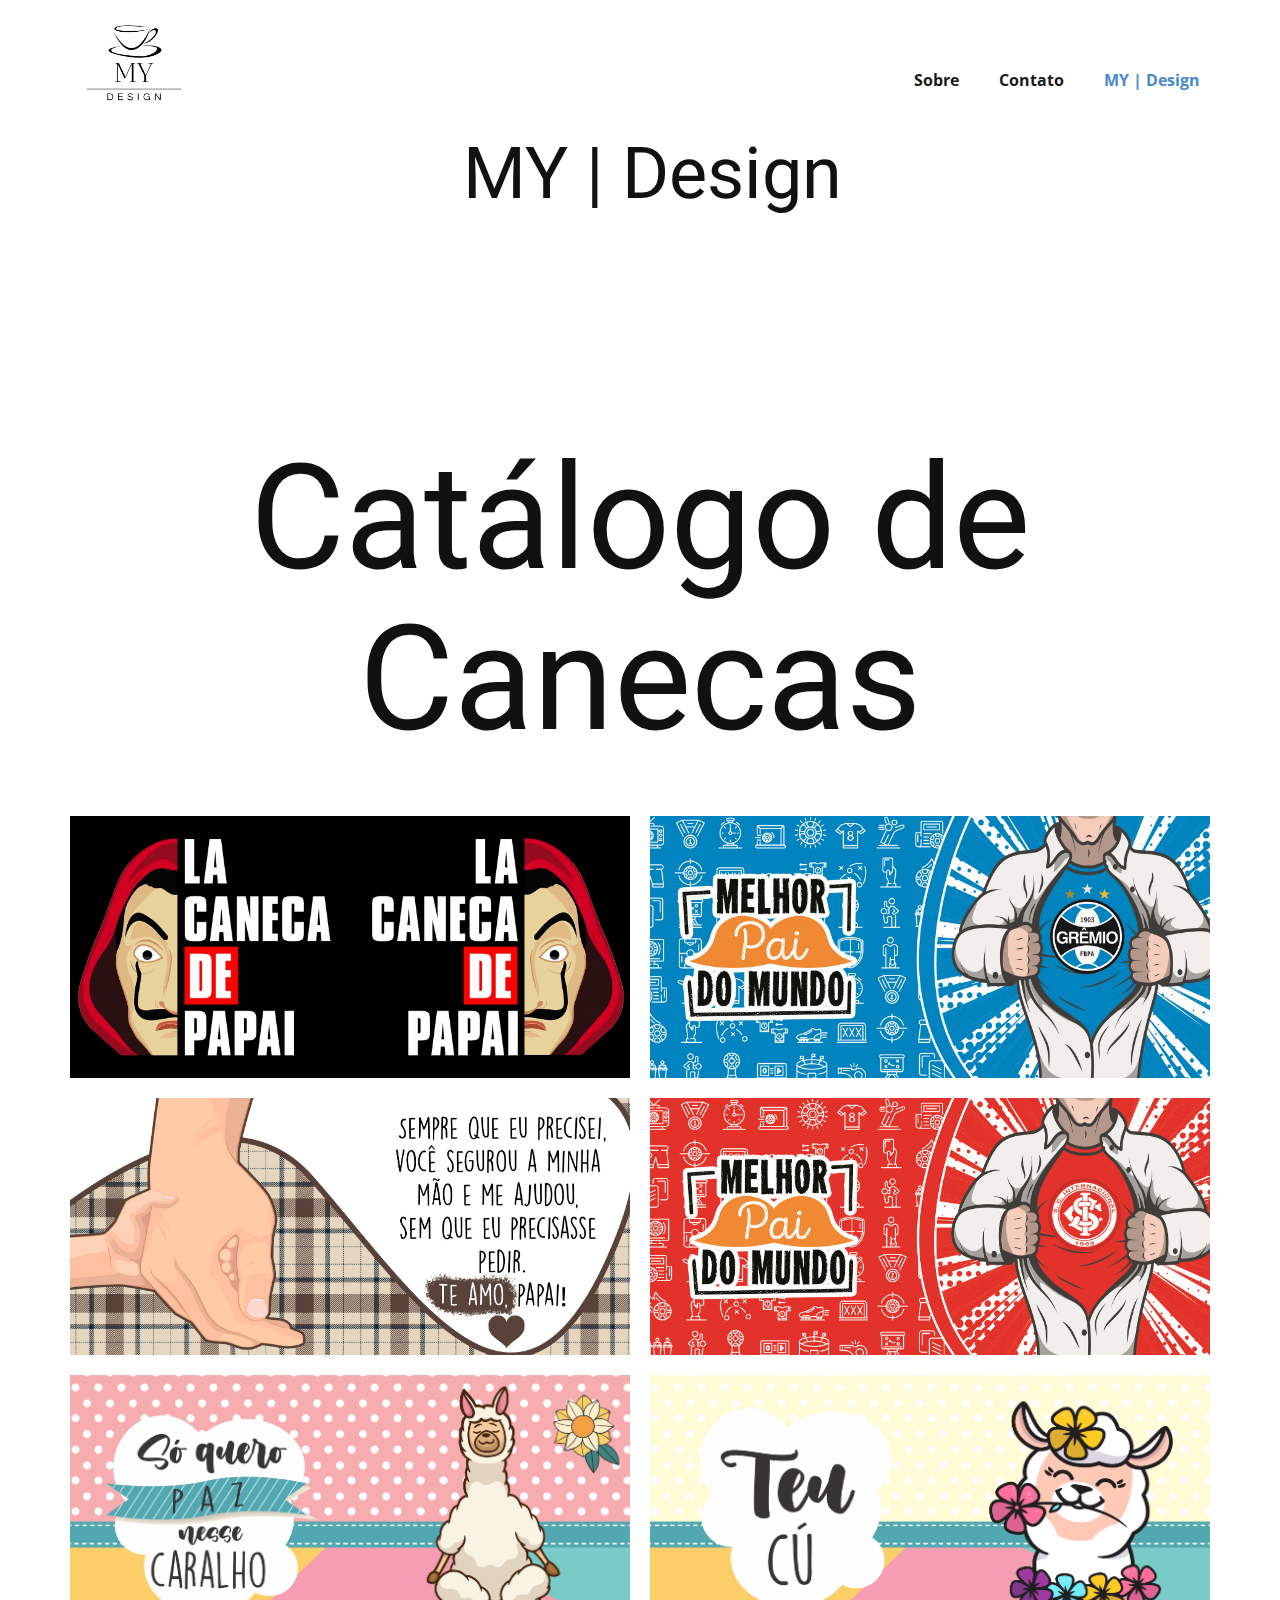
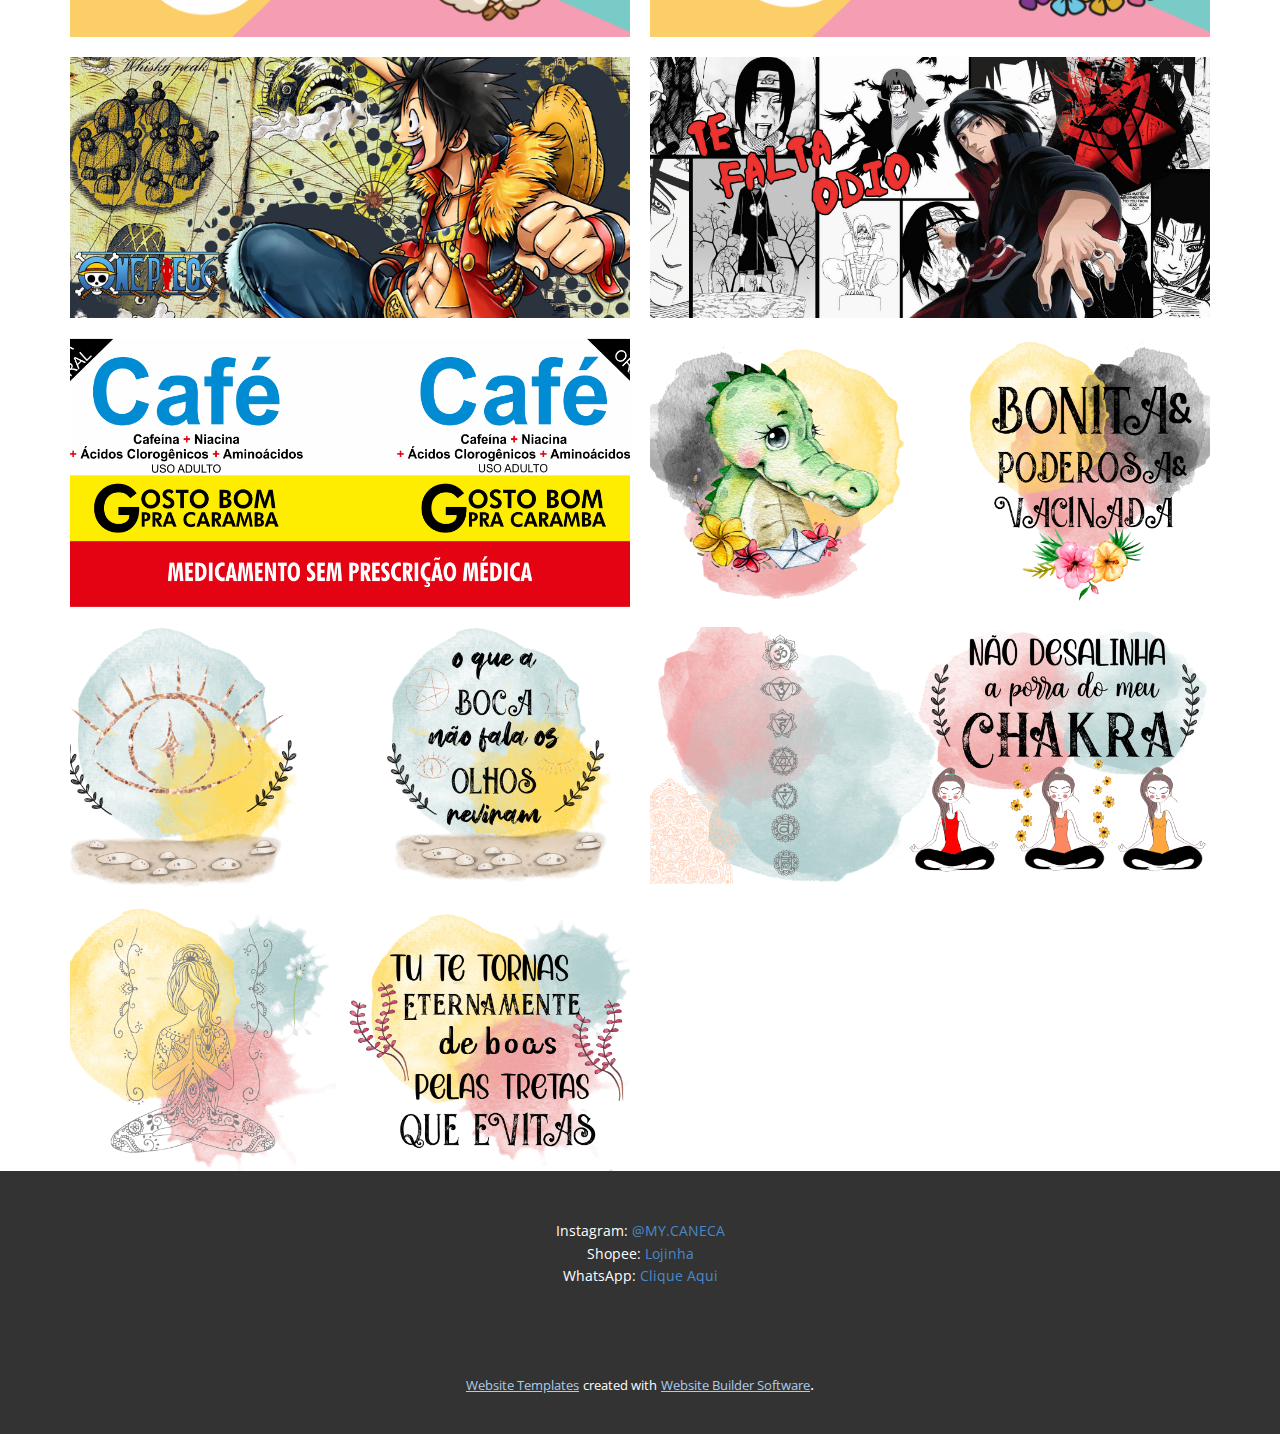
==== index.html @ ce308e10 "Initial commit" ====
<!DOCTYPE html>
<html style="font-size: 16px;" lang="pt"><head>
    <meta name="viewport" content="width=device-width, initial-scale=1.0">
    <meta charset="utf-8">
    <meta name="keywords" content="Catálogo de Can​​​ecas canecas personalizados personalizado sublimação estampa cor preto e branco arte pequeno produtor produto itens de decoração presente presentes surpresa comemoração surpreender pai mãe irmão namorada namorado esposa mulher marido esposo conjuge">
    <meta name="description" content="Catálogo de estampas inicial. Peça já seu produto personalizado! Entre em contato para o catálogo completo.">
    <title>MY Design sublimação</title>
    <link rel="stylesheet" href="nicepage.css" media="screen">
<link rel="stylesheet" href="MY-Design-sublimação.css" media="screen">
    <script class="u-script" type="text/javascript" src="jquery.js" "="" defer=""></script>
    <script class="u-script" type="text/javascript" src="nicepage.js" "="" defer=""></script>
    <meta name="generator" content="Nicepage 4.17.10, nicepage.com">
    <meta property="og:title" content="MY Design sublimação">
    <meta property="og:image" content="images/Logotipomysemfundo.png">
    <link id="u-theme-google-font" rel="stylesheet" href="https://fonts.googleapis.com/css?family=Roboto:100,100i,300,300i,400,400i,500,500i,700,700i,900,900i|Open+Sans:300,300i,400,400i,500,500i,600,600i,700,700i,800,800i">
    
    
    <script type="application/ld+json">{
		"@context": "http://schema.org",
		"@type": "Organization",
		"name": "",
		"logo": "images/Logotipomysemfundo.png?rand=7c08"
}</script>
    <meta name="theme-color" content="#478ac9">
    <meta property="og:description" content="Catálogo de estampas inicial. Peça já seu produto personalizado! Entre em contato para o catálogo completo.">
    <meta property="og:type" content="website">
  </head>
  <body data-home-page="MY-Design-sublimação.html" data-home-page-title="MY Design sublimação" class="u-body u-xl-mode" data-lang="pt"><header class="u-clearfix u-header u-header" id="sec-8e0a"><div class="u-clearfix u-sheet u-sheet-1">
        <a href="MY-Design-sublimação.html" data-page-id="151368389" class="u-image u-logo u-image-1" data-image-width="500" data-image-height="500" title="Catálogo">
          <img src="images/Logotipomysemfundo.png?rand=7c08" class="u-logo-image u-logo-image-1">
        </a>
        <nav class="u-menu u-menu-one-level u-offcanvas u-menu-1">
          <div class="menu-collapse" style="font-size: 1rem; letter-spacing: 0px; font-weight: 700;">
            <a class="u-button-style u-custom-border u-custom-border-color u-custom-borders u-custom-left-right-menu-spacing u-custom-padding-bottom u-custom-text-color u-custom-top-bottom-menu-spacing u-nav-link u-text-active-palette-1-base u-text-hover-palette-2-base" href="#">
              <svg class="u-svg-link" viewBox="0 0 24 24"><use xmlns:xlink="http://www.w3.org/1999/xlink" xlink:href="#menu-hamburger"></use></svg>
              <svg class="u-svg-content" version="1.1" id="menu-hamburger" viewBox="0 0 16 16" x="0px" y="0px" xmlns:xlink="http://www.w3.org/1999/xlink" xmlns="http://www.w3.org/2000/svg"><g><rect y="1" width="16" height="2"></rect><rect y="7" width="16" height="2"></rect><rect y="13" width="16" height="2"></rect>
</g></svg>
            </a>
          </div>
          <div class="u-custom-menu u-nav-container">
            <ul class="u-nav u-spacing-20 u-unstyled u-nav-1"><li class="u-nav-item"><a class="u-button-style u-nav-link u-text-active-palette-1-base u-text-grey-90 u-text-hover-palette-2-base" href="Sobre.html" style="padding: 10px;">Sobre</a>
</li><li class="u-nav-item"><a class="u-button-style u-nav-link u-text-active-palette-1-base u-text-grey-90 u-text-hover-palette-2-base" href="Contato.html" style="padding: 10px;">Contato</a>
</li><li class="u-nav-item"><a class="u-button-style u-nav-link u-text-active-palette-1-base u-text-grey-90 u-text-hover-palette-2-base" href="MY-Design-sublimação.html" style="padding: 10px;">MY | Design</a>
</li></ul>
          </div>
          <div class="u-custom-menu u-nav-container-collapse">
            <div class="u-black u-container-style u-inner-container-layout u-opacity u-opacity-95 u-sidenav">
              <div class="u-inner-container-layout u-sidenav-overflow">
                <div class="u-menu-close"></div>
                <ul class="u-align-center u-nav u-popupmenu-items u-unstyled u-nav-2"><li class="u-nav-item"><a class="u-button-style u-nav-link" href="Sobre.html">Sobre</a>
</li><li class="u-nav-item"><a class="u-button-style u-nav-link" href="Contato.html">Contato</a>
</li><li class="u-nav-item"><a class="u-button-style u-nav-link" href="MY-Design-sublimação.html">MY | Design</a>
</li></ul>
              </div>
            </div>
            <div class="u-black u-menu-overlay u-opacity u-opacity-70"></div>
          </div>
        </nav>
        <h1 class="u-text u-text-1">MY | Design</h1>
      </div></header>
    <section class="u-align-center u-clearfix u-section-1" id="carousel_c170">
      
      
      
      
      
      
      <div class="u-clearfix u-sheet u-sheet-1">
        <h2 class="u-text u-text-1">Catálogo de Can​​​ecas</h2>
        <div class="u-clearfix u-expanded-width u-gutter-20 u-layout-wrap u-layout-wrap-1">
          <div class="u-gutter-0 u-layout">
            <div class="u-layout-col">
              <div class="u-size-20">
                <div class="u-layout-row">
                  <div class="u-container-style u-hover-feature u-image u-image-contain u-layout-cell u-size-30 u-image-1" data-image-width="1000" data-image-height="1000" data-href="https://wa.me/5551994099402?text=Eu%20tenho%20interesse%20em%20produtos%20personalizados%20do%20MY%20|%20Design%20https://img.elo7.com.br/product/zoom/27B7090/caneca-de-porcelana-la-caneca-de-papai-dia-dos-pais.jpg" data-target="_blank">
                    <div class="u-container-layout"></div>
                  </div>
                  <div class="u-container-style u-hover-feature u-image u-layout-cell u-size-30 u-image-2" data-image-width="2539" data-image-height="1122" data-href="https://wa.me/5551994099402?text=Eu%20tenho%20interesse%20em%20produtos%20personalizados%20do%20MY%20|%20Design%20https://img.elo7.com.br/product/main/3F5CFF4/caneca-pai-torcedor-melhor-pai-do-mundo-gremio-vovo.jpg" data-target="_blank">
                    <div class="u-container-layout u-container-layout-2"></div>
                  </div>
                </div>
              </div>
              <div class="u-size-20">
                <div class="u-layout-row">
                  <div class="u-container-style u-hover-feature u-image u-image-contain u-layout-cell u-size-30 u-image-3" data-image-width="1000" data-image-height="1000" data-href="https://wa.me/5551994099402?text=Eu%20tenho%20interesse%20em%20produtos%20personalizados%20do%20MY%20|%20Design%20" data-target="_blank">
                    <div class="u-container-layout u-container-layout-3"></div>
                  </div>
                  <div class="u-align-left u-container-style u-hover-feature u-image u-layout-cell u-size-30 u-image-4" data-image-width="1000" data-image-height="1000" data-href="https://wa.me/5551994099402?text=Eu%20tenho%20interesse%20em%20produtos%20personalizados%20do%20MY%20|%20Design%20" data-target="_blank">
                    <div class="u-container-layout u-container-layout-4"></div>
                  </div>
                </div>
              </div>
              <div class="u-size-20">
                <div class="u-layout-row">
                  <div class="u-container-style u-hover-feature u-image u-layout-cell u-size-30 u-image-5" data-image-width="1000" data-image-height="1000" data-href="https://wa.me/5551994099402?text=Eu%20tenho%20interesse%20em%20produtos%20personalizados%20do%20MY%20|%20Design%20" data-target="_blank">
                    <div class="u-container-layout"></div>
                  </div>
                  <div class="u-container-style u-hover-feature u-image u-layout-cell u-size-30 u-image-6" data-image-width="1000" data-image-height="1000" data-href="https://wa.me/5551994099402?text=Eu%20tenho%20interesse%20em%20produtos%20personalizados%20do%20MY%20|%20Design%20" data-target="_blank">
                    <div class="u-container-layout"></div>
                  </div>
                  <div class="cell-temp-clone u-container-style u-hover-feature u-image u-layout-cell u-size-30 u-image-7" data-image-width="1000" data-image-height="998" data-href="https://wa.me/5551994099402?text=Eu%20tenho%20interesse%20em%20produtos%20personalizados%20do%20MY%20|%20Design%20" data-target="_blank">
                    <div class="u-container-layout"></div>
                  </div>
                  <div class="cell-temp-clone u-container-style u-hover-feature u-image u-layout-cell u-size-30 u-image-8" data-image-width="2364" data-image-height="1124" data-href="https://wa.me/5551994099402?text=Eu%20tenho%20interesse%20em%20produtos%20personalizados%20do%20MY%20|%20Design%20" data-target="_blank">
                    <div class="u-container-layout"></div>
                  </div>
                  <div class="cell-temp-clone u-container-style u-hover-feature u-image u-layout-cell u-size-30 u-image-9" data-image-width="1600" data-image-height="1600" data-href="https://wa.me/5551994099402?text=Eu%20tenho%20interesse%20em%20produtos%20personalizados%20do%20MY%20|%20Design%20" data-target="_blank">
                    <div class="u-container-layout"></div>
                  </div>
                  <div class="cell-temp-clone u-container-style u-hover-feature u-image u-layout-cell u-size-30 u-image-10" data-image-width="1600" data-image-height="1600" data-href="https://wa.me/5551994099402?text=Eu%20tenho%20interesse%20em%20produtos%20personalizados%20do%20MY%20|%20Design%20" data-target="_blank">
                    <div class="u-container-layout"></div>
                  </div>
                  <div class="cell-temp-clone u-container-style u-hover-feature u-image u-layout-cell u-size-30 u-image-11" data-image-width="1600" data-image-height="1600" data-href="https://wa.me/5551994099402?text=Eu%20tenho%20interesse%20em%20produtos%20personalizados%20do%20MY%20|%20Design%20" data-target="_blank">
                    <div class="u-container-layout"></div>
                  </div>
                  <div class="cell-temp-clone u-container-style u-hover-feature u-image u-layout-cell u-size-30 u-image-12" data-image-width="1600" data-image-height="1600" data-href="https://wa.me/5551994099402?text=Eu%20tenho%20interesse%20em%20produtos%20personalizados%20do%20MY%20|%20Design%20" data-target="_blank">
                    <div class="u-container-layout"></div>
                  </div>
                  <div class="cell-temp-clone u-container-style u-hover-feature u-image u-layout-cell u-size-30 u-image-13" data-image-width="2500" data-image-height="2500" data-href="https://wa.me/5551994099402?text=Eu%20tenho%20interesse%20em%20produtos%20personalizados%20do%20MY%20|%20Design%20" data-target="_blank">
                    <div class="u-container-layout"></div>
                  </div>
                </div>
              </div>
            </div>
          </div>
        </div>
      </div>
      
      
      
      
      
      
      
    </section>
    
    
    <footer class="u-align-center u-clearfix u-footer u-grey-80 u-footer" id="sec-c6e9"><div class="u-clearfix u-sheet u-sheet-1">
        <p class="u-small-text u-text u-text-variant u-text-1">Instagram: <a href="https://www.instagram.com/my.caneca/" class="u-active-none u-border-none u-btn u-button-link u-button-style u-hover-none u-none u-text-palette-1-base u-btn-1" target="_blank">@MY.CANECA</a>
          <br>Shopee:&nbsp;<a href="https://shopee.com.br/shop/393238679/" class="u-active-none u-border-none u-btn u-button-link u-button-style u-hover-none u-none u-text-palette-1-base u-btn-2" target="_blank">Lojinha</a>
          <br>WhatsApp:&nbsp;<a href="https://wa.me/5551994099402?text=Eu%20tenho%20interesse%20em%20produtos%20personalizados%20do%20MY%20|%20Design" class="u-active-none u-border-none u-btn u-button-link u-button-style u-hover-none u-none u-text-palette-1-base u-btn-3" target="_blank">Clique Aqui</a>
        </p>
      </div></footer>
    <section class="u-backlink u-clearfix u-grey-80">
      <a class="u-link" href="https://nicepage.com/website-templates" target="_blank">
        <span>Website Templates</span>
      </a>
      <p class="u-text">
        <span>created with</span>
      </p>
      <a class="u-link" href="" target="_blank">
        <span>Website Builder Software</span>
      </a>. 
    </section>
  
</body></html>
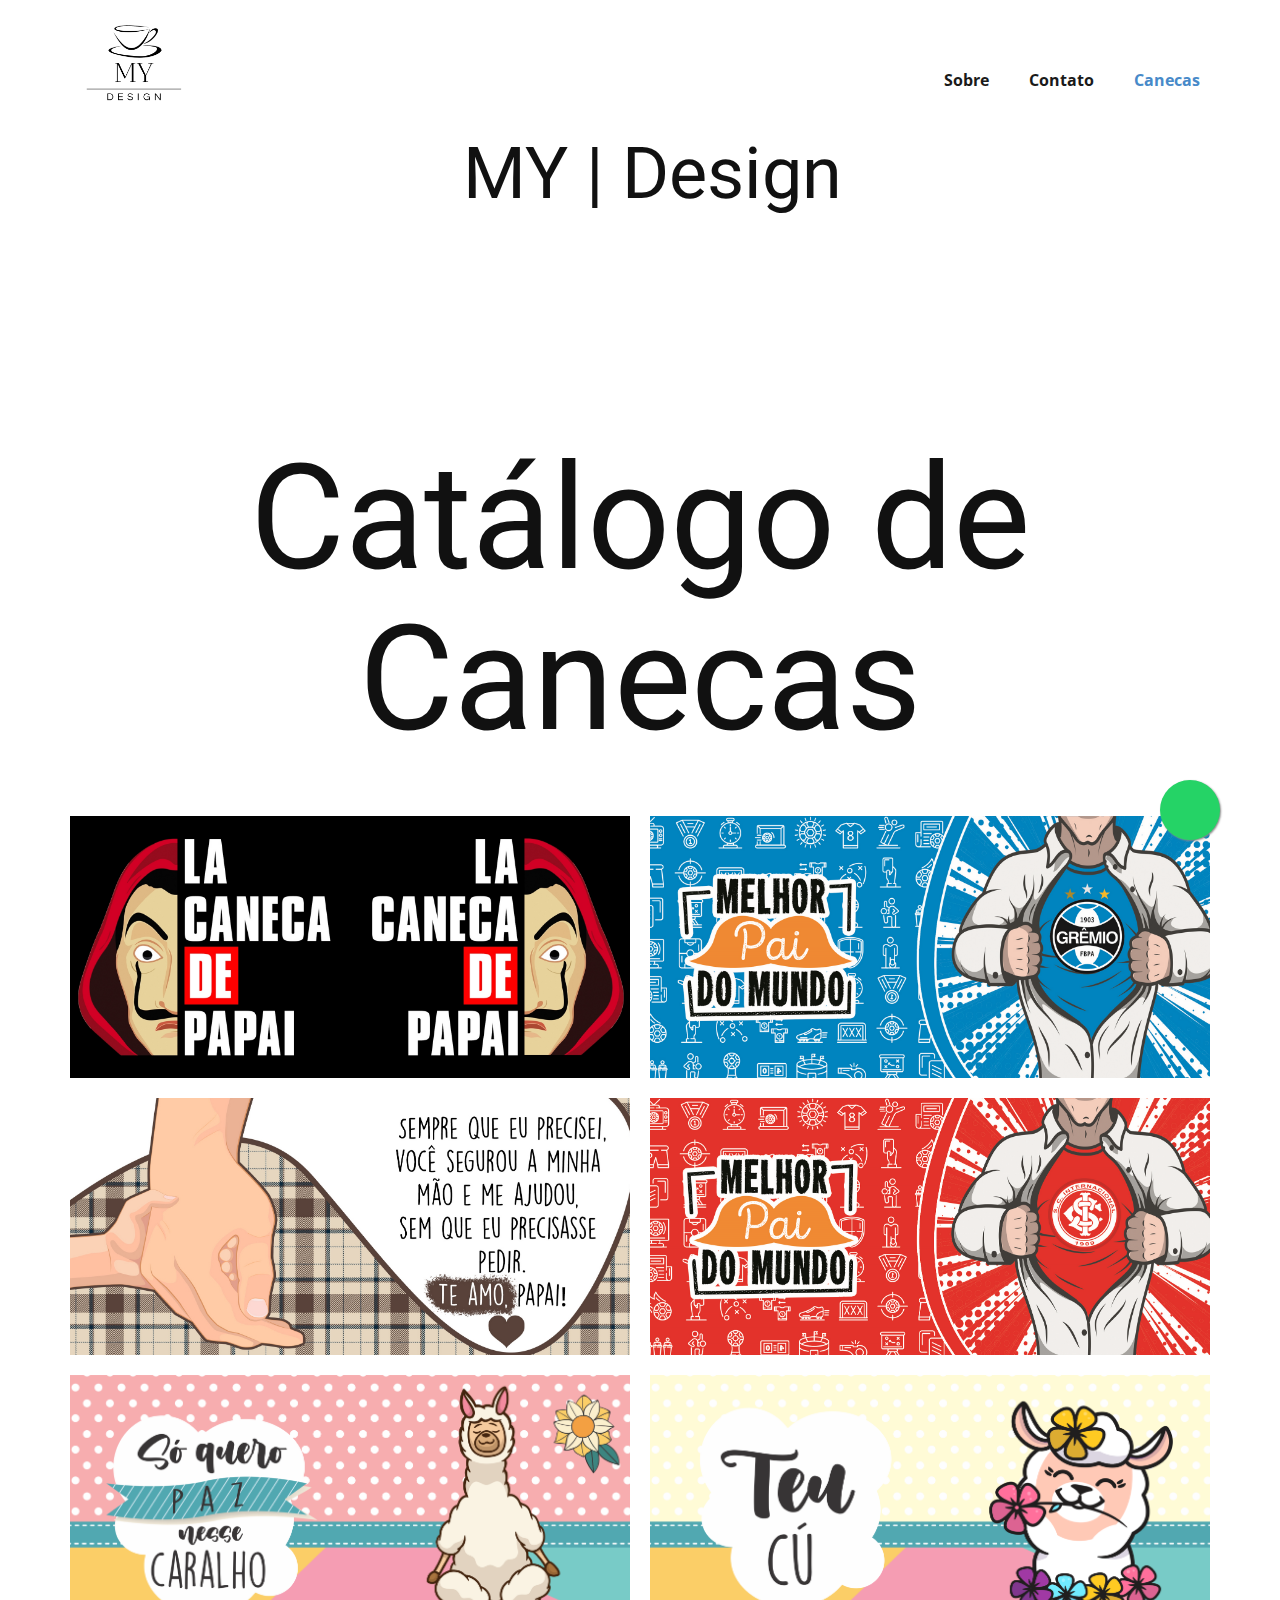
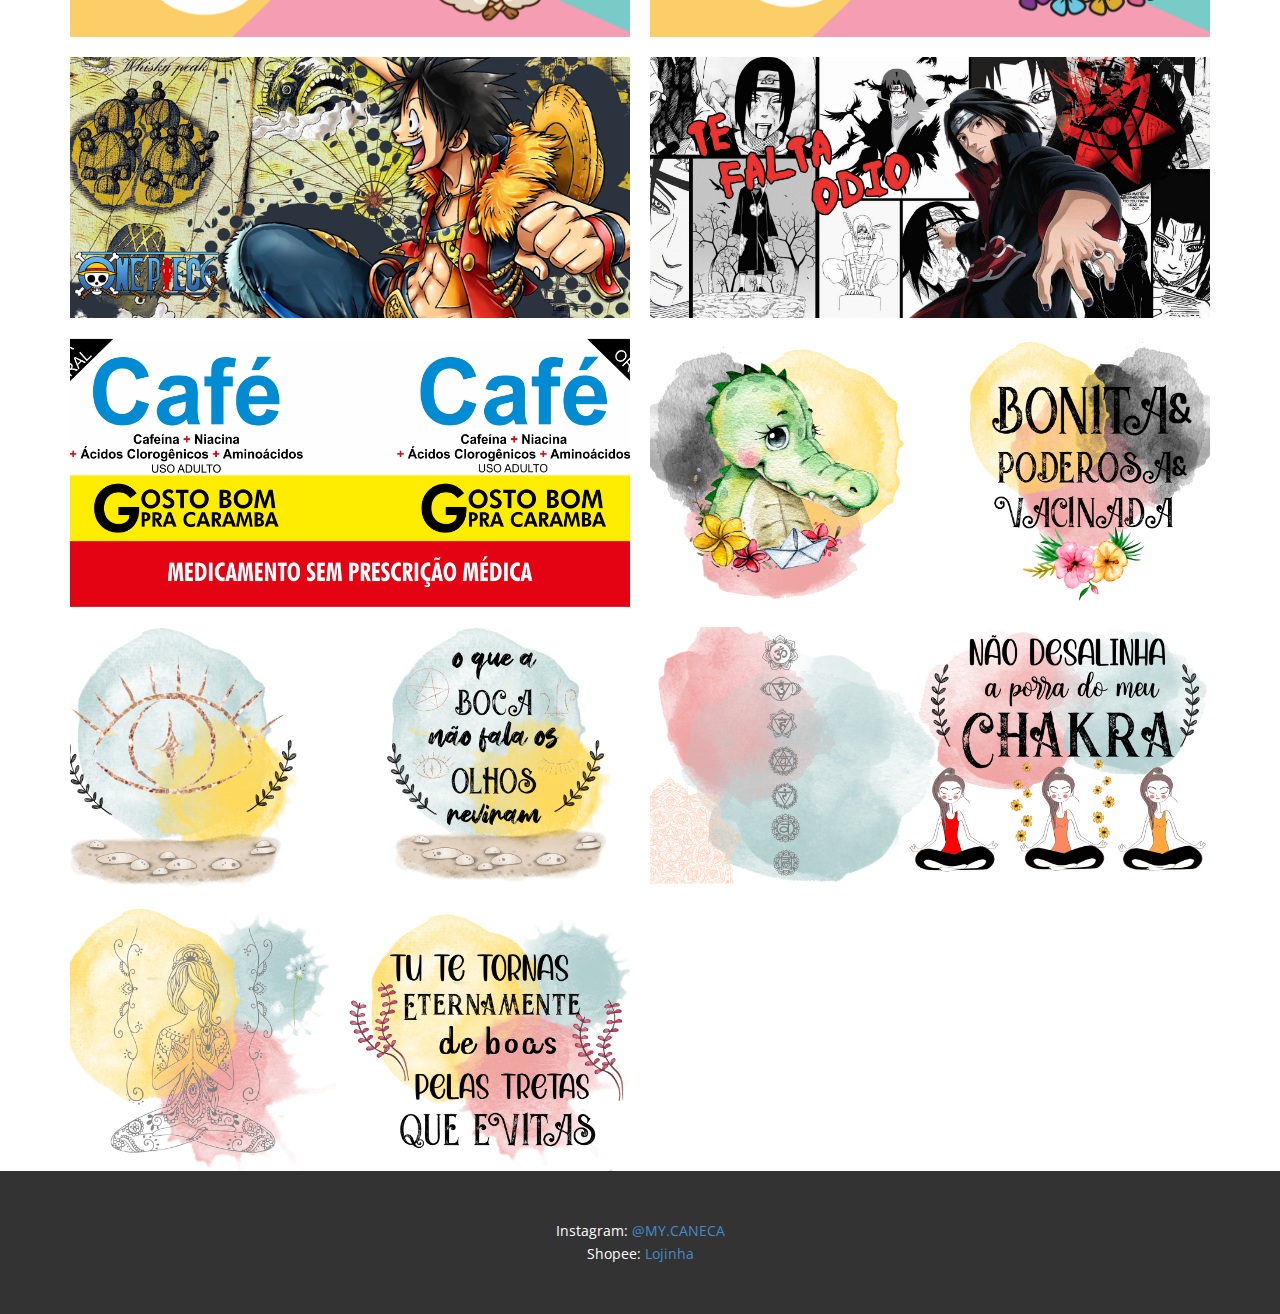
==== commit 8ce56339: "V2" ====
--- a/index.html
+++ b/index.html
@@ -26,7 +26,30 @@
     <meta property="og:type" content="website">
   </head>
   <body data-home-page="MY-Design-sublimação.html" data-home-page-title="MY Design sublimação" class="u-body u-xl-mode" data-lang="pt"><header class="u-clearfix u-header u-header" id="sec-8e0a"><div class="u-clearfix u-sheet u-sheet-1">
-        <a href="MY-Design-sublimação.html" data-page-id="151368389" class="u-image u-logo u-image-1" data-image-width="500" data-image-height="500" title="Catálogo">
+        <link rel="stylesheet" href="C:/Users/yuriv/OneDrive/Documentos/Nicepage Templates/Site1/font-awesome-4.7.0/css/font-awesome.min.css">
+	<style>
+		.whatsapp-link {
+			position: fixed;
+			width: 60px;
+			height: 60px;
+			bottom: 60px;
+			right: 60px;
+			background-color: #25d366;
+			color: #fff;
+			border-radius: 60px;
+			text-align: center;
+			font-size: 30px;
+			box-shadow: 1px 1px 2px #888;
+			z-index: 1000;
+		}
+ 
+		.fa-whatsapp {
+			margin-top: 15px;
+		}
+	</style>
+        <a class="whatsapp-link" href="https://wa.me/5551991217863?text=Eu%20tenho%20interesse%20em%20produtos%20personalizados%20do%20MY%20|%20Design" target="_blank">
+			<i class="fa fa-whatsapp"></i>
+		<a href="MY-Design-sublimação.html" data-page-id="151368389" class="u-image u-logo u-image-1" data-image-width="500" data-image-height="500" title="Catálogo">
           <img src="images/Logotipomysemfundo.png?rand=7c08" class="u-logo-image u-logo-image-1">
         </a>
         <nav class="u-menu u-menu-one-level u-offcanvas u-menu-1">
@@ -40,7 +63,7 @@
           <div class="u-custom-menu u-nav-container">
             <ul class="u-nav u-spacing-20 u-unstyled u-nav-1"><li class="u-nav-item"><a class="u-button-style u-nav-link u-text-active-palette-1-base u-text-grey-90 u-text-hover-palette-2-base" href="Sobre.html" style="padding: 10px;">Sobre</a>
 </li><li class="u-nav-item"><a class="u-button-style u-nav-link u-text-active-palette-1-base u-text-grey-90 u-text-hover-palette-2-base" href="Contato.html" style="padding: 10px;">Contato</a>
-</li><li class="u-nav-item"><a class="u-button-style u-nav-link u-text-active-palette-1-base u-text-grey-90 u-text-hover-palette-2-base" href="MY-Design-sublimação.html" style="padding: 10px;">MY | Design</a>
+</li><li class="u-nav-item"><a class="u-button-style u-nav-link u-text-active-palette-1-base u-text-grey-90 u-text-hover-palette-2-base" href="MY-Design-sublimação.html" style="padding: 10px;">Canecas</a>
 </li></ul>
           </div>
           <div class="u-custom-menu u-nav-container-collapse">
@@ -49,7 +72,7 @@
                 <div class="u-menu-close"></div>
                 <ul class="u-align-center u-nav u-popupmenu-items u-unstyled u-nav-2"><li class="u-nav-item"><a class="u-button-style u-nav-link" href="Sobre.html">Sobre</a>
 </li><li class="u-nav-item"><a class="u-button-style u-nav-link" href="Contato.html">Contato</a>
-</li><li class="u-nav-item"><a class="u-button-style u-nav-link" href="MY-Design-sublimação.html">MY | Design</a>
+</li><li class="u-nav-item"><a class="u-button-style u-nav-link" href="MY-Design-sublimação.html">Início</a>
 </li></ul>
               </div>
             </div>
@@ -136,21 +159,10 @@
     
     
     <footer class="u-align-center u-clearfix u-footer u-grey-80 u-footer" id="sec-c6e9"><div class="u-clearfix u-sheet u-sheet-1">
-        <p class="u-small-text u-text u-text-variant u-text-1">Instagram: <a href="https://www.instagram.com/my.caneca/" class="u-active-none u-border-none u-btn u-button-link u-button-style u-hover-none u-none u-text-palette-1-base u-btn-1" target="_blank">@MY.CANECA</a>
+        <p class="u-small-text u-text u-text-variant u-text-1">Instagram: <a href="https://www.instagram.com/mydesign.grafica/" class="u-active-none u-border-none u-btn u-button-link u-button-style u-hover-none u-none u-text-palette-1-base u-btn-1" target="_blank">@MY.CANECA</a>
           <br>Shopee:&nbsp;<a href="https://shopee.com.br/shop/393238679/" class="u-active-none u-border-none u-btn u-button-link u-button-style u-hover-none u-none u-text-palette-1-base u-btn-2" target="_blank">Lojinha</a>
-          <br>WhatsApp:&nbsp;<a href="https://wa.me/5551994099402?text=Eu%20tenho%20interesse%20em%20produtos%20personalizados%20do%20MY%20|%20Design" class="u-active-none u-border-none u-btn u-button-link u-button-style u-hover-none u-none u-text-palette-1-base u-btn-3" target="_blank">Clique Aqui</a>
         </p>
       </div></footer>
-    <section class="u-backlink u-clearfix u-grey-80">
-      <a class="u-link" href="https://nicepage.com/website-templates" target="_blank">
-        <span>Website Templates</span>
-      </a>
-      <p class="u-text">
-        <span>created with</span>
-      </p>
-      <a class="u-link" href="" target="_blank">
-        <span>Website Builder Software</span>
-      </a>. 
-    </section>
+   
   
 </body></html>